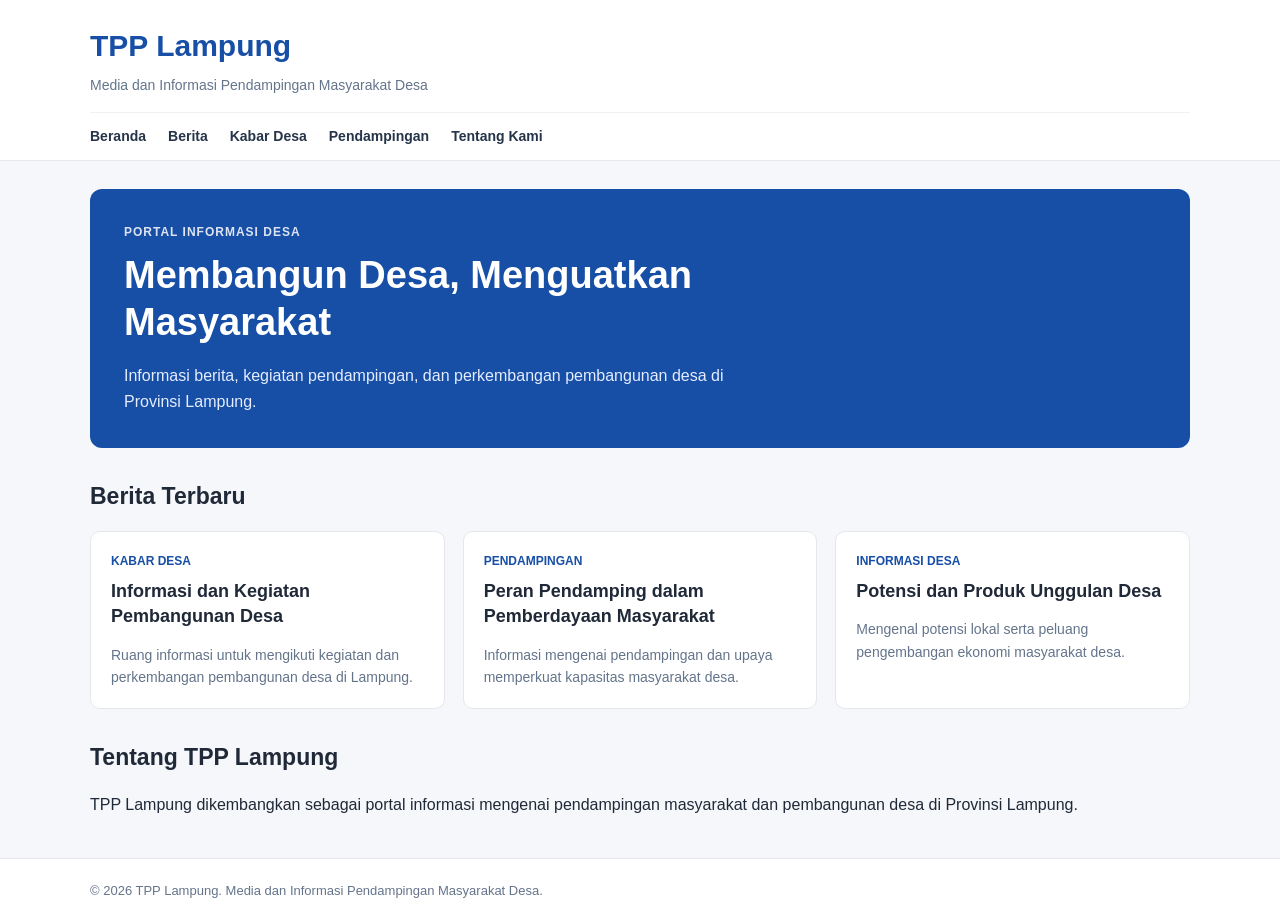
==== index.html @ 437c5fed "Membuat halaman awal TPP Lampung" ====
<!DOCTYPE html>
<html lang="id">
<head>
  <meta charset="UTF-8">
  <meta name="viewport" content="width=device-width, initial-scale=1.0">
  <meta name="description" content="Portal berita dan informasi pendampingan masyarakat desa di Lampung.">
  <title>TPP Lampung | Portal Informasi Desa</title>

  <style>
    * {
      box-sizing: border-box;
    }

    body {
      margin: 0;
      font-family: Arial, Helvetica, sans-serif;
      color: #202938;
      background: #f5f7fa;
      line-height: 1.6;
    }

    header {
      background: #ffffff;
      border-bottom: 1px solid #e5e7eb;
    }

    .container {
      width: min(1100px, 92%);
      margin: auto;
    }

    .brand {
      padding: 22px 0 16px;
    }

    .brand h1 {
      margin: 0;
      color: #174ea6;
      font-size: 30px;
    }

    .brand p {
      margin: 4px 0 0;
      color: #64748b;
      font-size: 14px;
    }

    nav {
      display: flex;
      flex-wrap: wrap;
      gap: 22px;
      padding: 12px 0;
      border-top: 1px solid #eef0f4;
    }

    nav a {
      color: #263449;
      text-decoration: none;
      font-size: 14px;
      font-weight: bold;
    }

    nav a:hover {
      color: #174ea6;
    }

    .hero {
      margin-top: 28px;
      padding: 34px;
      border-radius: 12px;
      background: #174ea6;
      color: white;
    }

    .hero .label {
      font-size: 12px;
      font-weight: bold;
      letter-spacing: 1px;
      text-transform: uppercase;
      opacity: 0.85;
    }

    .hero h2 {
      max-width: 650px;
      margin: 10px 0;
      font-size: clamp(26px, 4vw, 38px);
      line-height: 1.25;
    }

    .hero p {
      max-width: 620px;
      margin-bottom: 0;
      color: #e5edff;
    }

    .section-title {
      margin: 30px 0 16px;
      font-size: 23px;
    }

    .news-grid {
      display: grid;
      grid-template-columns: repeat(3, minmax(0, 1fr));
      gap: 18px;
    }

    .news-card {
      padding: 20px;
      border: 1px solid #e5e7eb;
      border-radius: 10px;
      background: white;
    }

    .category {
      color: #174ea6;
      font-size: 12px;
      font-weight: bold;
      text-transform: uppercase;
    }

    .news-card h3 {
      margin: 8px 0;
      font-size: 18px;
      line-height: 1.4;
    }

    .news-card p {
      margin-bottom: 0;
      color: #64748b;
      font-size: 14px;
    }

    footer {
      margin-top: 40px;
      padding: 22px 0;
      background: #ffffff;
      border-top: 1px solid #e5e7eb;
      color: #64748b;
      font-size: 13px;
    }

    @media (max-width: 700px) {
      .news-grid {
        grid-template-columns: 1fr;
      }

      .hero {
        padding: 24px;
      }

      nav {
        gap: 14px;
      }

      .brand h1 {
        font-size: 26px;
      }
    }
  </style>
</head>

<body>
  <header>
    <div class="container">
      <div class="brand">
        <h1>TPP Lampung</h1>
        <p>Media dan Informasi Pendampingan Masyarakat Desa</p>
      </div>

      <nav aria-label="Navigasi utama">
        <a href="index.html">Beranda</a>
        <a href="#berita">Berita</a>
        <a href="#kabar-desa">Kabar Desa</a>
        <a href="#pendampingan">Pendampingan</a>
        <a href="#tentang">Tentang Kami</a>
      </nav>
    </div>
  </header>

  <main class="container">
    <section class="hero">
      <div class="label">Portal Informasi Desa</div>
      <h2>Membangun Desa, Menguatkan Masyarakat</h2>
      <p>
        Informasi berita, kegiatan pendampingan, dan perkembangan
        pembangunan desa di Provinsi Lampung.
      </p>
    </section>

    <section id="berita">
      <h2 class="section-title">Berita Terbaru</h2>

      <div class="news-grid">
        <article class="news-card">
          <div class="category">Kabar Desa</div>
          <h3>Informasi dan Kegiatan Pembangunan Desa</h3>
          <p>
            Ruang informasi untuk mengikuti kegiatan dan perkembangan
            pembangunan desa di Lampung.
          </p>
        </article>

        <article class="news-card" id="pendampingan">
          <div class="category">Pendampingan</div>
          <h3>Peran Pendamping dalam Pemberdayaan Masyarakat</h3>
          <p>
            Informasi mengenai pendampingan dan upaya memperkuat
            kapasitas masyarakat desa.
          </p>
        </article>

        <article class="news-card" id="kabar-desa">
          <div class="category">Informasi Desa</div>
          <h3>Potensi dan Produk Unggulan Desa</h3>
          <p>
            Mengenal potensi lokal serta peluang pengembangan
            ekonomi masyarakat desa.
          </p>
        </article>
      </div>
    </section>

    <section id="tentang">
      <h2 class="section-title">Tentang TPP Lampung</h2>
      <p>
        TPP Lampung dikembangkan sebagai portal informasi mengenai
        pendampingan masyarakat dan pembangunan desa di Provinsi Lampung.
      </p>
    </section>
  </main>

  <footer>
    <div class="container">
      &copy; 2026 TPP Lampung. Media dan Informasi Pendampingan Masyarakat Desa.
    </div>
  </footer>
</body>
</html>
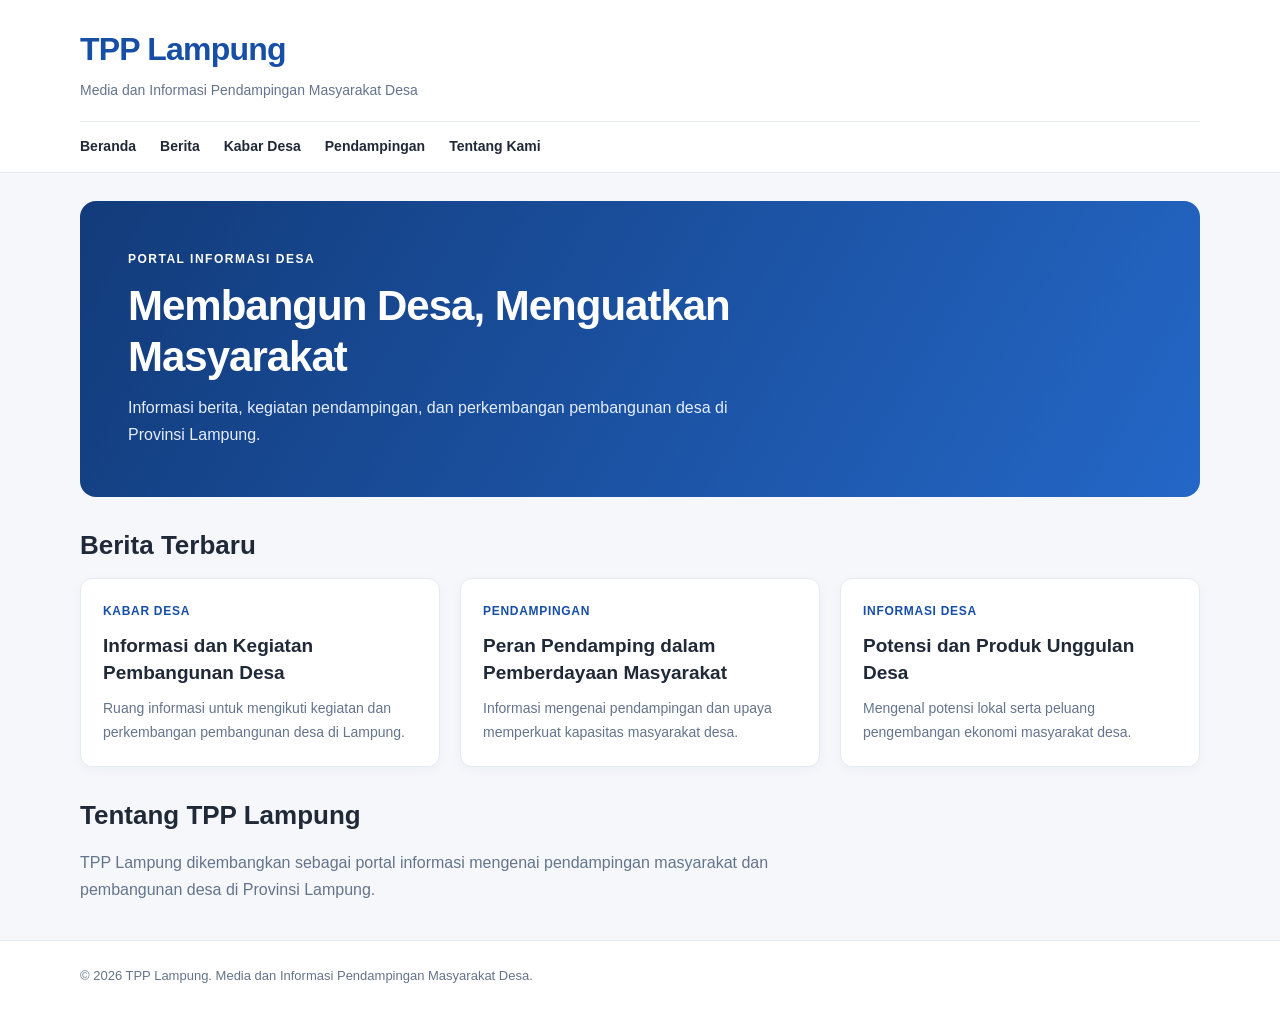
==== commit 61331df0: "Memisahkan CSS dan merapikan desain TPP Lampung" ====
--- a/index.html
+++ b/index.html
@@ -6,159 +6,9 @@
   <meta name="viewport" content="width=device-width, initial-scale=1.0">
   <meta name="description" content="Portal berita dan informasi pendampingan masyarakat desa di Lampung.">
   <title>TPP Lampung | Portal Informasi Desa</title>
+  <link rel="stylesheet" href="style.css">
 
-  <style>
-    * {
-      box-sizing: border-box;
-    }
-
-    body {
-      margin: 0;
-      font-family: Arial, Helvetica, sans-serif;
-      color: #202938;
-      background: #f5f7fa;
-      line-height: 1.6;
-    }
-
-    header {
-      background: #ffffff;
-      border-bottom: 1px solid #e5e7eb;
-    }
-
-    .container {
-      width: min(1100px, 92%);
-      margin: auto;
-    }
-
-    .brand {
-      padding: 22px 0 16px;
-    }
-
-    .brand h1 {
-      margin: 0;
-      color: #174ea6;
-      font-size: 30px;
-    }
-
-    .brand p {
-      margin: 4px 0 0;
-      color: #64748b;
-      font-size: 14px;
-    }
-
-    nav {
-      display: flex;
-      flex-wrap: wrap;
-      gap: 22px;
-      padding: 12px 0;
-      border-top: 1px solid #eef0f4;
-    }
-
-    nav a {
-      color: #263449;
-      text-decoration: none;
-      font-size: 14px;
-      font-weight: bold;
-    }
-
-    nav a:hover {
-      color: #174ea6;
-    }
-
-    .hero {
-      margin-top: 28px;
-      padding: 34px;
-      border-radius: 12px;
-      background: #174ea6;
-      color: white;
-    }
-
-    .hero .label {
-      font-size: 12px;
-      font-weight: bold;
-      letter-spacing: 1px;
-      text-transform: uppercase;
-      opacity: 0.85;
-    }
-
-    .hero h2 {
-      max-width: 650px;
-      margin: 10px 0;
-      font-size: clamp(26px, 4vw, 38px);
-      line-height: 1.25;
-    }
-
-    .hero p {
-      max-width: 620px;
-      margin-bottom: 0;
-      color: #e5edff;
-    }
-
-    .section-title {
-      margin: 30px 0 16px;
-      font-size: 23px;
-    }
-
-    .news-grid {
-      display: grid;
-      grid-template-columns: repeat(3, minmax(0, 1fr));
-      gap: 18px;
-    }
-
-    .news-card {
-      padding: 20px;
-      border: 1px solid #e5e7eb;
-      border-radius: 10px;
-      background: white;
-    }
-
-    .category {
-      color: #174ea6;
-      font-size: 12px;
-      font-weight: bold;
-      text-transform: uppercase;
-    }
-
-    .news-card h3 {
-      margin: 8px 0;
-      font-size: 18px;
-      line-height: 1.4;
-    }
-
-    .news-card p {
-      margin-bottom: 0;
-      color: #64748b;
-      font-size: 14px;
-    }
-
-    footer {
-      margin-top: 40px;
-      padding: 22px 0;
-      background: #ffffff;
-      border-top: 1px solid #e5e7eb;
-      color: #64748b;
-      font-size: 13px;
-    }
-
-    @media (max-width: 700px) {
-      .news-grid {
-        grid-template-columns: 1fr;
-      }
-
-      .hero {
-        padding: 24px;
-      }
-
-      nav {
-        gap: 14px;
-      }
-
-      .brand h1 {
-        font-size: 26px;
-      }
-    }
-  </style>
-</head>
+ </head>
 
 <body>
   <header>
--- a/style.css
+++ b/style.css
@@ -0,0 +1,239 @@
+
+/* ========================================
+   TPP LAMPUNG - STYLE UTAMA
+   Portal berita dan informasi desa
+======================================== */
+
+:root {
+  --primary: #174ea6;
+  --primary-dark: #123b7a;
+  --text: #202938;
+  --muted: #64748b;
+  --border: #e5eaf1;
+  --background: #f5f7fb;
+  --white: #ffffff;
+  --radius: 12px;
+  --container: 1120px;
+}
+
+* {
+  box-sizing: border-box;
+}
+
+html {
+  scroll-behavior: smooth;
+}
+
+body {
+  margin: 0;
+  font-family: Arial, Helvetica, sans-serif;
+  color: var(--text);
+  background: var(--background);
+  line-height: 1.7;
+}
+
+a {
+  color: inherit;
+}
+
+.container {
+  width: min(var(--container), 92%);
+  margin-inline: auto;
+}
+
+/* HEADER DAN IDENTITAS */
+
+header {
+  background: var(--white);
+  border-bottom: 1px solid var(--border);
+}
+
+.brand {
+  padding: 22px 0 18px;
+}
+
+.brand h1 {
+  margin: 0;
+  color: var(--primary);
+  font-size: clamp(25px, 4vw, 32px);
+  font-weight: 800;
+  letter-spacing: -0.8px;
+}
+
+.brand p {
+  margin: 3px 0 0;
+  color: var(--muted);
+  font-size: 14px;
+}
+
+/* NAVIGASI */
+
+nav {
+  display: flex;
+  flex-wrap: wrap;
+  gap: 8px 24px;
+  padding: 13px 0;
+  border-top: 1px solid var(--border);
+}
+
+nav a {
+  text-decoration: none;
+  font-size: 14px;
+  font-weight: 700;
+  transition: color 0.2s ease;
+}
+
+nav a:hover,
+nav a:focus-visible {
+  color: var(--primary);
+}
+
+/* BANNER UTAMA */
+
+.hero {
+  margin-top: 28px;
+  padding: clamp(24px, 5vw, 48px);
+  overflow: hidden;
+  border-radius: 16px;
+  background: linear-gradient(120deg, #123b7a, #2467c7);
+  color: var(--white);
+}
+
+.hero .label {
+  font-size: 12px;
+  font-weight: 800;
+  letter-spacing: 1.5px;
+  text-transform: uppercase;
+}
+
+.hero h2 {
+  max-width: 680px;
+  margin: 12px 0;
+  font-size: clamp(28px, 5vw, 42px);
+  line-height: 1.2;
+  letter-spacing: -1px;
+}
+
+.hero p {
+  max-width: 650px;
+  margin: 0;
+  color: #e5edff;
+  font-size: 16px;
+}
+
+/* JUDUL BAGIAN */
+
+.section-title {
+  margin: 32px 0 16px;
+  font-size: clamp(21px, 3vw, 26px);
+  line-height: 1.3;
+}
+
+/* DAFTAR BERITA */
+
+.news-grid {
+  display: grid;
+  grid-template-columns: repeat(3, minmax(0, 1fr));
+  gap: 20px;
+}
+
+.news-card {
+  min-width: 0;
+  padding: 22px;
+  border: 1px solid var(--border);
+  border-radius: var(--radius);
+  background: var(--white);
+  box-shadow: 0 3px 12px rgb(20 40 80 / 4%);
+  transition: transform 0.2s ease, box-shadow 0.2s ease;
+}
+
+.news-card:hover {
+  transform: translateY(-3px);
+  box-shadow: 0 8px 24px rgb(20 40 80 / 9%);
+}
+
+.category {
+  color: var(--primary);
+  font-size: 12px;
+  font-weight: 800;
+  letter-spacing: 0.7px;
+  text-transform: uppercase;
+}
+
+.news-card h3 {
+  margin: 10px 0;
+  font-size: 19px;
+  line-height: 1.45;
+}
+
+.news-card p {
+  margin: 0;
+  color: var(--muted);
+  font-size: 14px;
+}
+
+/* TENTANG */
+
+#tentang {
+  margin-bottom: 36px;
+}
+
+#tentang p {
+  max-width: 760px;
+  color: var(--muted);
+}
+
+/* FOOTER */
+
+footer {
+  padding: 24px 0;
+  border-top: 1px solid var(--border);
+  background: var(--white);
+  color: var(--muted);
+  font-size: 13px;
+}
+
+/* TABLET */
+
+@media (max-width: 760px) {
+  .news-grid {
+    grid-template-columns: repeat(2, minmax(0, 1fr));
+    gap: 14px;
+  }
+
+  nav {
+    gap: 10px 18px;
+  }
+}
+
+/* PONSEL */
+
+@media (max-width: 520px) {
+  .news-grid {
+    grid-template-columns: 1fr;
+  }
+
+  .hero {
+    margin-top: 18px;
+    border-radius: 12px;
+  }
+
+  .news-card {
+    padding: 18px;
+  }
+}
+
+/* AKSESIBILITAS */
+
+@media (prefers-reduced-motion: reduce) {
+  html {
+    scroll-behavior: auto;
+  }
+
+  *,
+  *::before,
+  *::after {
+    transition-duration: 0.01ms !important;
+    animation-duration: 0.01ms !important;
+  }
+}
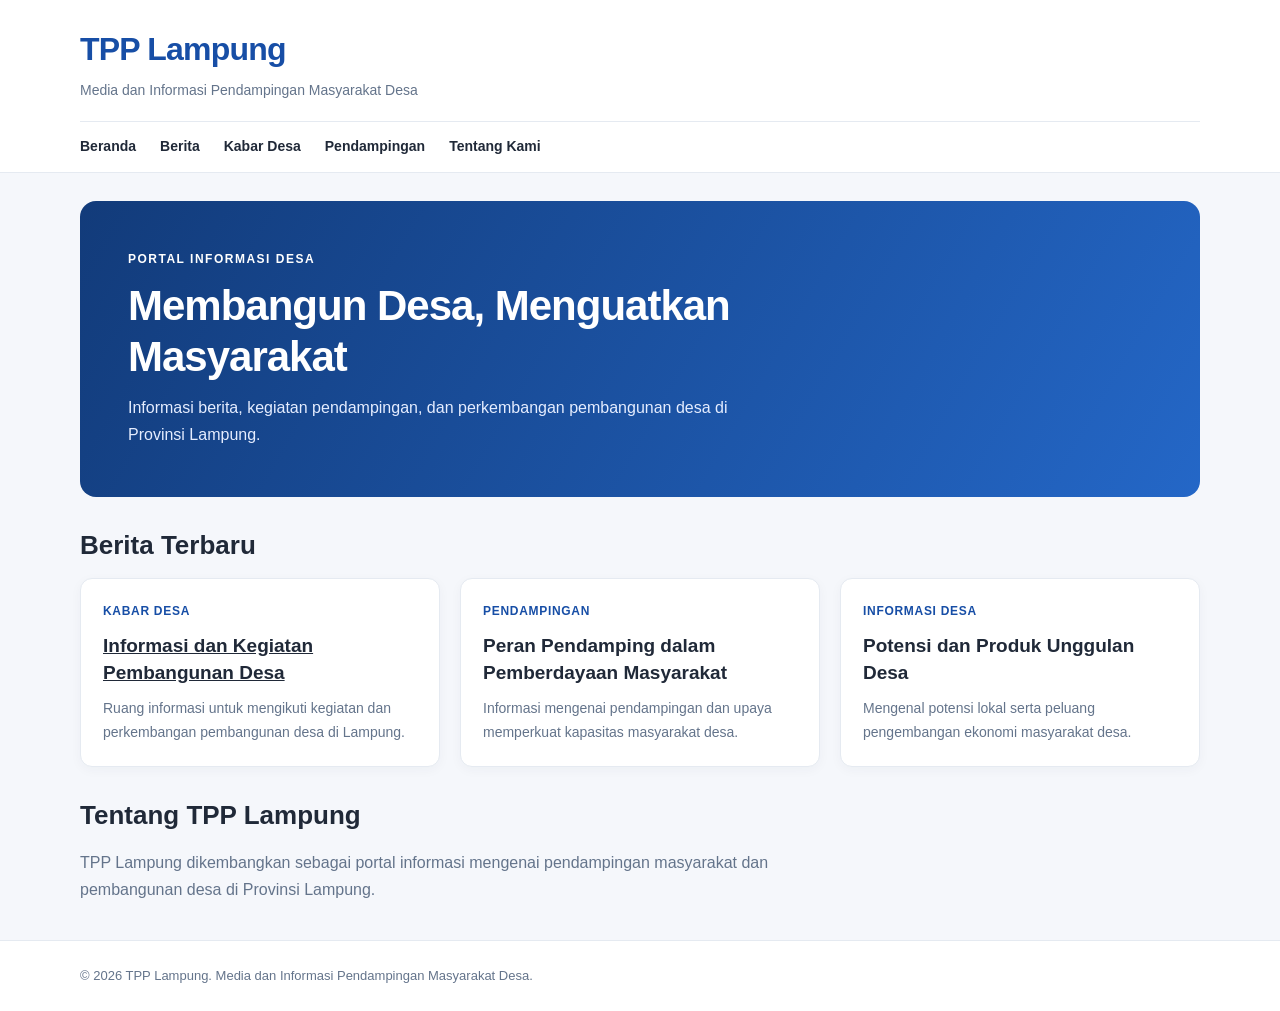
==== commit 92728d27: "Menghubungkan judul berita ke halaman detail" ====
--- a/index.html
+++ b/index.html
@@ -41,17 +41,25 @@
     <section id="berita">
       <h2 class="section-title">Berita Terbaru</h2>
 
-      <div class="news-grid">
+      <div class="news-grid" id="pendampingan">
+      
+<article class="news-card">
+  <div class="category">Kabar Desa</div>
+
+  <h3>
+    <a href="berita-detail.html">
+      Informasi dan Kegiatan Pembangunan Desa
+    </a>
+  </h3>
+
+  <p>
+    Ruang informasi untuk mengikuti kegiatan dan perkembangan
+    pembangunan desa di Lampung.
+  </p>
+</article>
+
+
         <article class="news-card">
-          <div class="category">Kabar Desa</div>
-          <h3>Informasi dan Kegiatan Pembangunan Desa</h3>
-          <p>
-            Ruang informasi untuk mengikuti kegiatan dan perkembangan
-            pembangunan desa di Lampung.
-          </p>
-        </article>
-
-        <article class="news-card" id="pendampingan">
           <div class="category">Pendampingan</div>
           <h3>Peran Pendamping dalam Pemberdayaan Masyarakat</h3>
           <p>
--- a/style.css
+++ b/style.css
@@ -237,3 +237,119 @@
     animation-duration: 0.01ms !important;
   }
 }
+
+/* ==============================
+   HALAMAN DETAIL BERITA
+============================== */
+
+.article-page {
+  max-width: 900px;
+  margin: 32px auto;
+  padding: 0 20px;
+}
+
+.breadcrumb {
+  margin-bottom: 24px;
+  color: #64748b;
+  font-size: 14px;
+}
+
+.breadcrumb a,
+.back-link a {
+  color: #174ea6;
+  text-decoration: none;
+}
+
+.breadcrumb a:hover,
+.back-link a:hover {
+  text-decoration: underline;
+}
+
+.article-detail {
+  background: #ffffff;
+  border: 1px solid #e2e8f0;
+  border-radius: 12px;
+  padding: 32px;
+}
+
+.article-detail h1 {
+  margin: 14px 0;
+  color: #172033;
+  font-size: clamp(28px, 4vw, 40px);
+  line-height: 1.25;
+}
+
+.article-meta {
+  display: flex;
+  flex-wrap: wrap;
+  gap: 8px 20px;
+  margin: 16px 0 24px;
+  color: #64748b;
+  font-size: 14px;
+}
+
+.article-image-placeholder {
+  min-height: 280px;
+  display: flex;
+  align-items: center;
+  justify-content: center;
+  margin: 24px 0;
+  border-radius: 10px;
+  background: #eaf0f8;
+  color: #52647d;
+  font-weight: 600;
+}
+
+.article-detail p {
+  color: #475569;
+  font-size: 16px;
+  line-height: 1.9;
+  margin: 16px 0;
+}
+
+.article-detail .article-lead {
+  color: #334155;
+  font-size: 18px;
+  font-weight: 500;
+}
+
+.article-detail h2 {
+  margin: 30px 0 12px;
+  color: #172033;
+  font-size: 24px;
+}
+
+.article-detail .article-note {
+  margin-top: 28px;
+  padding: 14px;
+  border-left: 4px solid #174ea6;
+  background: #f5f7fb;
+  font-size: 14px;
+}
+
+.back-link {
+  margin: 24px 0;
+}
+
+.site-footer {
+  margin-top: 40px;
+}
+
+@media (max-width: 600px) {
+  .article-page {
+    padding: 0 14px;
+    margin-top: 20px;
+  }
+
+  .article-detail {
+    padding: 20px 16px;
+  }
+
+  .article-image-placeholder {
+    min-height: 180px;
+  }
+
+  .article-detail .article-lead {
+    font-size: 16px;
+  }
+}
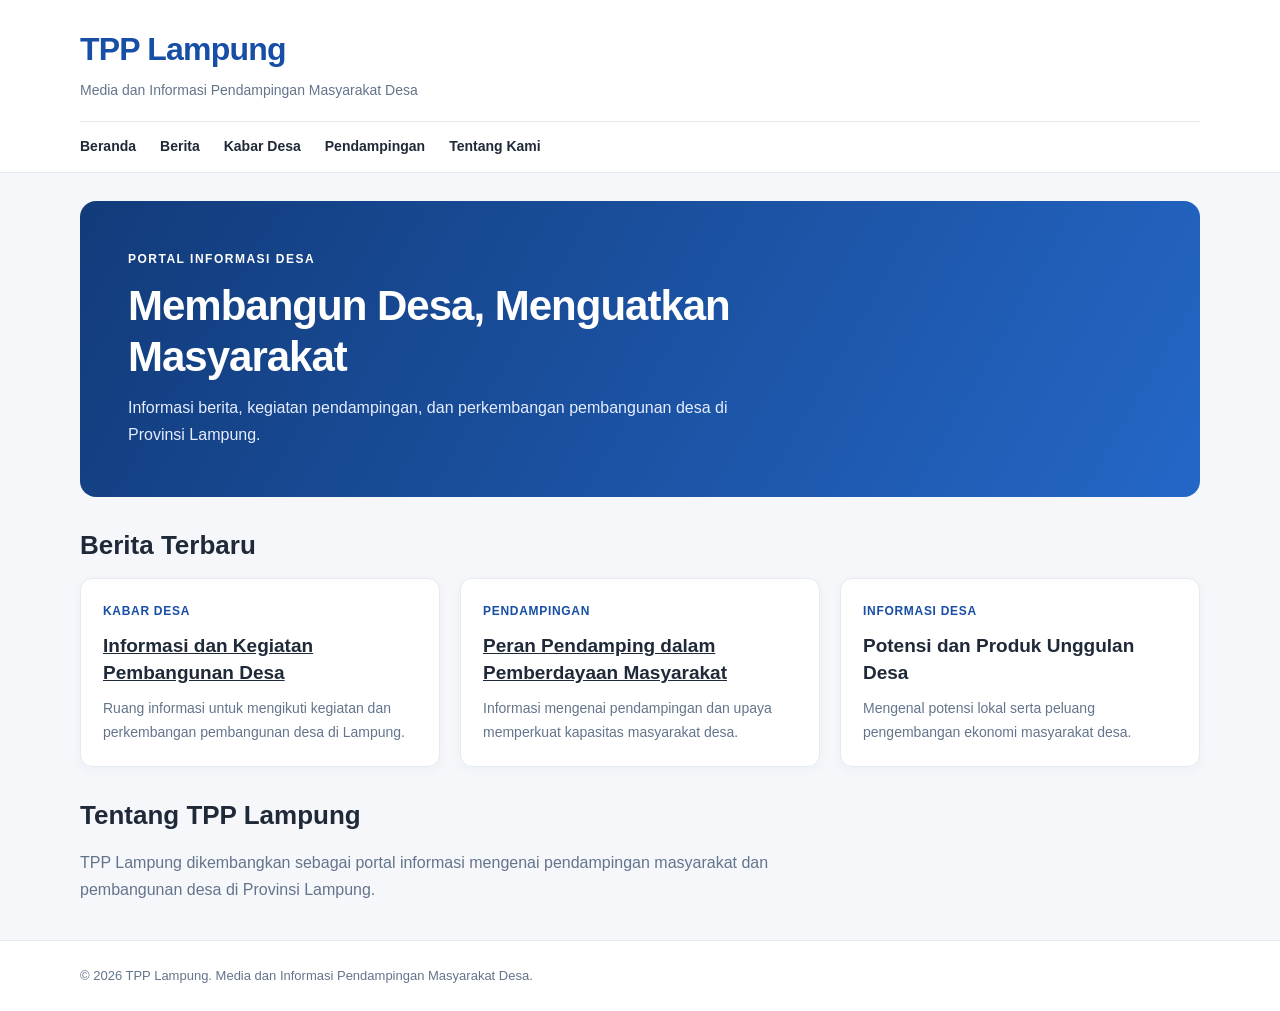
==== commit 4e37603d: "Menghubungkan berita pendampingan ke halaman detail" ====
--- a/index.html
+++ b/index.html
@@ -59,14 +59,22 @@
 </article>
 
 
-        <article class="news-card">
-          <div class="category">Pendampingan</div>
-          <h3>Peran Pendamping dalam Pemberdayaan Masyarakat</h3>
-          <p>
-            Informasi mengenai pendampingan dan upaya memperkuat
-            kapasitas masyarakat desa.
-          </p>
-        </article>
+     
+<article class="news-card">
+  <div class="category">Pendampingan</div>
+
+  <h3>
+    <a href="berita-detail.html">
+      Peran Pendamping dalam Pemberdayaan Masyarakat
+    </a>
+  </h3>
+
+  <p>
+    Informasi mengenai pendampingan dan upaya memperkuat
+    kapasitas masyarakat desa.
+  </p>
+</article>
+
 
         <article class="news-card" id="kabar-desa">
           <div class="category">Informasi Desa</div>
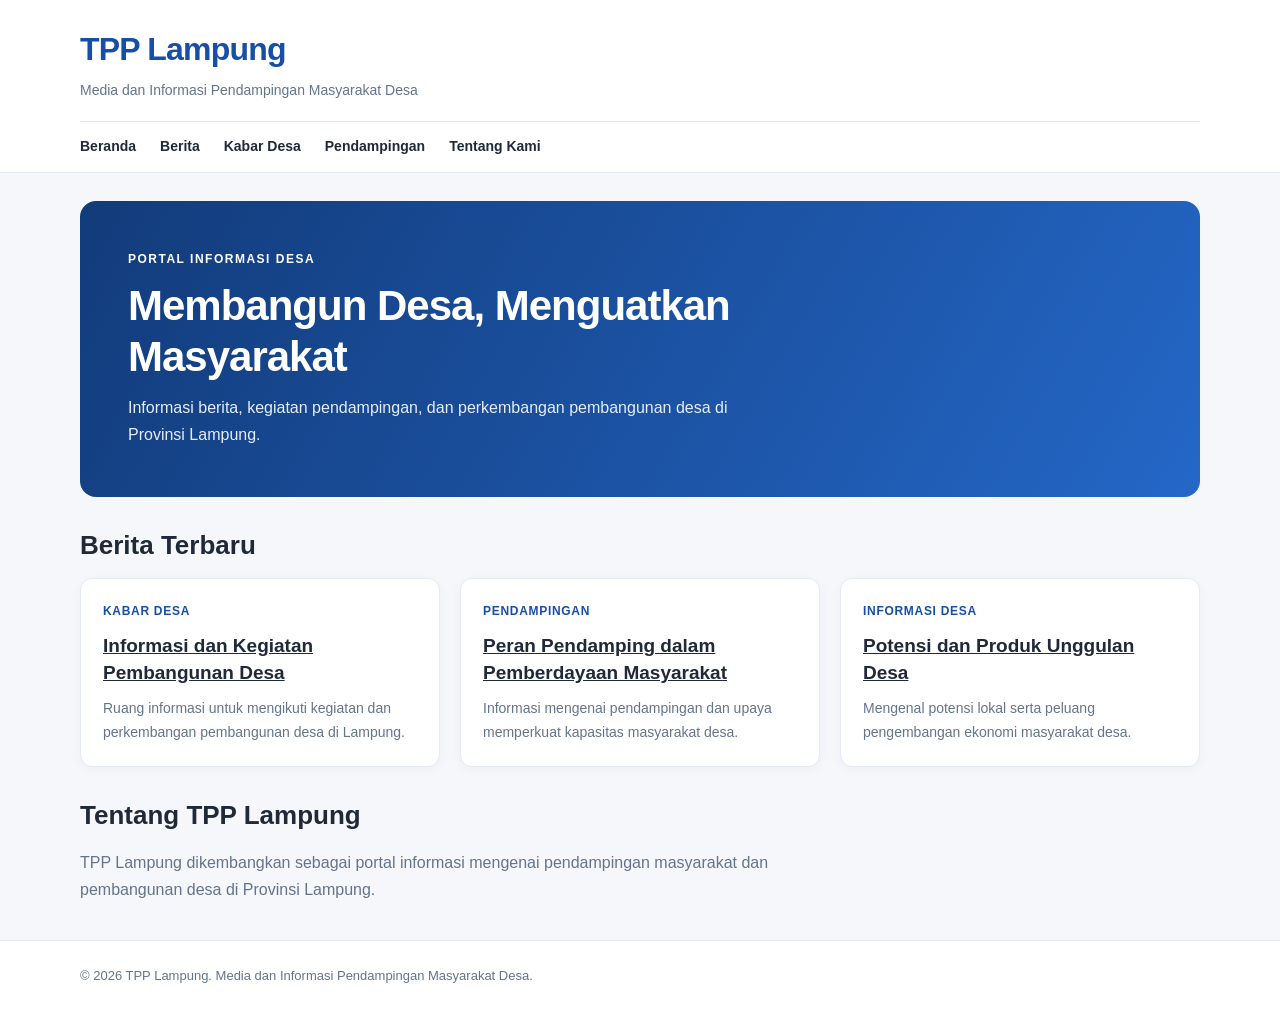
==== commit dd81038a: "Menghubungkan berita produk desa ke halaman detail" ====
--- a/index.html
+++ b/index.html
@@ -76,14 +76,21 @@
 </article>
 
 
-        <article class="news-card" id="kabar-desa">
-          <div class="category">Informasi Desa</div>
-          <h3>Potensi dan Produk Unggulan Desa</h3>
-          <p>
-            Mengenal potensi lokal serta peluang pengembangan
-            ekonomi masyarakat desa.
-          </p>
-        </article>
+<article class="news-card" id="kabar-desa">
+  <div class="category">Informasi Desa</div>
+
+  <h3>
+    <a href="berita-detail.html">
+      Potensi dan Produk Unggulan Desa
+    </a>
+  </h3>
+
+  <p>
+    Mengenal potensi lokal serta peluang pengembangan
+    ekonomi masyarakat desa.
+  </p>
+</article>
+
       </div>
     </section>
 
